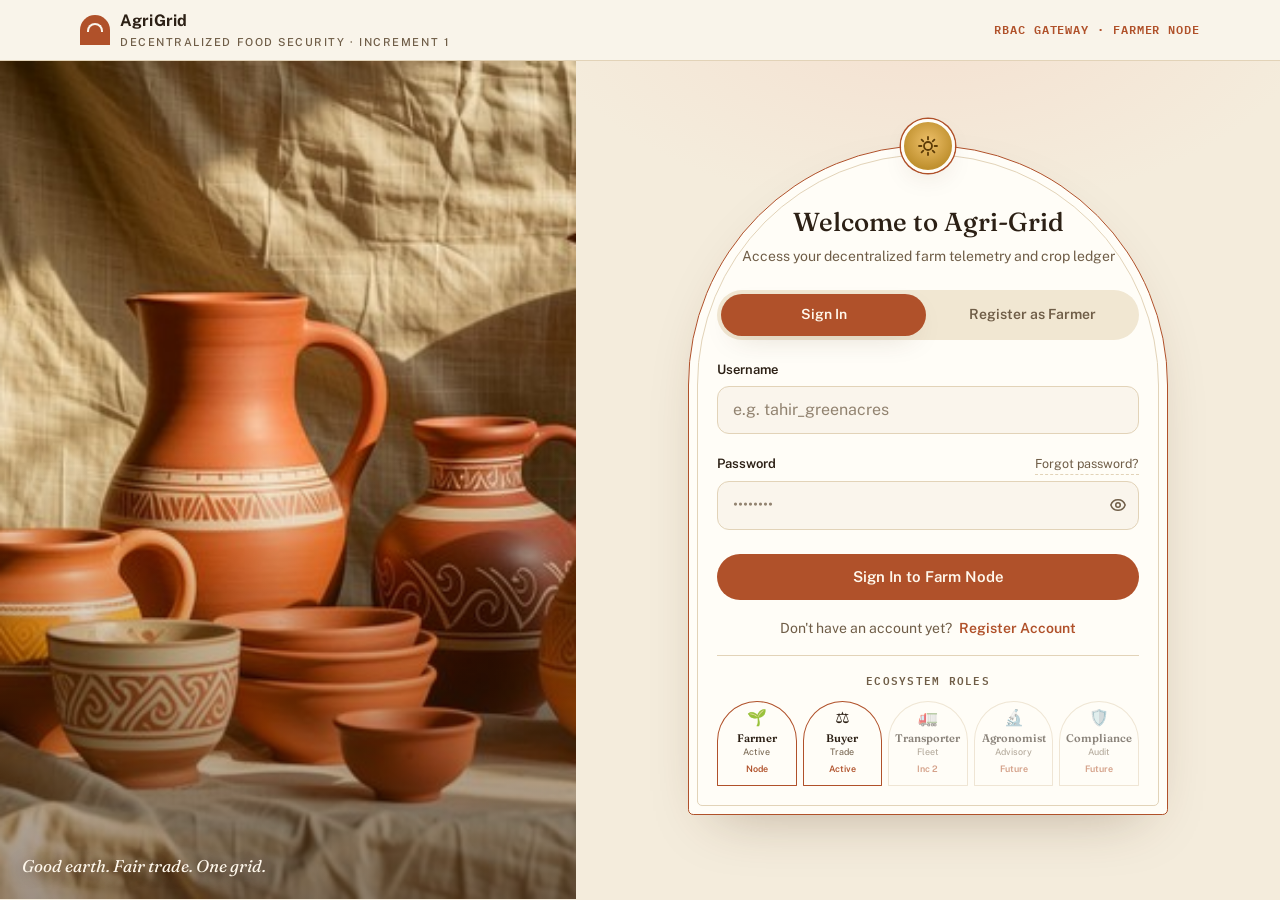
==== frontend/buyer_dashboard.html @ 6ac3e333 "code: increment 2 front-end and test suits" ====
<!DOCTYPE html>
<html lang="en">
<head>
  <meta charset="UTF-8">
  <meta name="viewport" content="width=device-width, initial-scale=1.0, viewport-fit=cover">
  <meta name="color-scheme" content="light dark">
  <link rel="icon" href="data:,">
  <title>AgriGrid — Wholesale Marketplace &amp; Buyer Portal</title>

  <!-- Immediate Auth Guard: Redirects before render if unauthenticated -->
  <script>
    if (!sessionStorage.getItem('agrigrid_token')) {
      window.location.replace('index.html');
    }
  </script>

  <!-- Google Fonts: Fraunces, Public Sans, IBM Plex Mono -->
  <link rel="preconnect" href="https://fonts.googleapis.com">
  <link rel="preconnect" href="https://fonts.gstatic.com" crossorigin>
  <link href="https://fonts.googleapis.com/css2?family=Fraunces:ital,opsz,wght@0,9..144,400;0,9..144,500;0,9..144,600;1,9..144,400;1,9..144,500&family=Public+Sans:wght@400;500;600;700&family=IBM+Plex+Mono:wght@400;500;600&display=swap" rel="stylesheet">

  <!-- Hybrid Design Token Stylesheets -->
  <link rel="stylesheet" href="css/dashboard.css">
  <link rel="stylesheet" href="css/buyer.css">
</head>
<body>

  <!-- Top Bar / Navigation -->
  <header class="topbar">
    <div class="topbar-inner">
      <a href="buyer_dashboard.html" class="brand">
        <span class="brand-mark" aria-hidden="true"></span>
        <span>AgriGrid<small>Buyer Portal · Marketplace Catalog</small></span>
      </a>

      <!-- Navigation links -->
      <nav class="topbar-nav" aria-label="Portal Navigation">
        <a href="buyer_dashboard.html" class="nav-link active">Marketplace</a>
        <a href="#ordersSection" class="nav-link">Orders</a>
        <a href="dashboard.html" class="nav-link hidden" id="farmerConsoleLink">Farmer Console</a>
      </nav>

      <!-- Header Identity & Session Controls -->
      <div class="header-right">
        <!-- Virtual Escrow Wallet Pill -->
        <div class="wallet-pill" id="headerWalletPill" title="Virtual Escrow Wallet Balance">
          <span class="wallet-lbl">Escrow Wallet</span>
          <span class="wallet-val" id="headerWalletBalance">Rs 500,000</span>
        </div>

        <div class="header-identity">
          <div class="header-farm-name" id="headerCompanyNameDisplay">Loading credentials...</div>
          <div class="header-farm-location" id="headerLocationDisplay">Wholesale Hub · Verified</div>
          <div class="header-username" id="headerRoleBadge">B2B Buyer</div>
        </div>

        <div class="user-avatar" id="buyerAvatar" title="Active buyer profile">B</div>

        <button type="button" id="buyerLogoutBtn" class="btn-signout" title="Sign out of Agri-Grid">
          <svg width="15" height="15" fill="none" stroke="currentColor" viewBox="0 0 24 24">
            <path stroke-linecap="round" stroke-linejoin="round" stroke-width="2" d="M17 16l4-4m0 0l-4-4m4 4H7m6 4v1a3 3 0 01-3 3H6a3 3 0 01-3-3V7a3 3 0 013-3h4a3 3 0 013 3v1"/>
          </svg>
          <span>Sign Out</span>
        </button>
      </div>
    </div>
  </header>

  <!-- Main Marketplace Workspace -->
  <main class="dash-wrap">

    <!-- Section Header -->
    <div class="dash-head">
      <div>
        <h1 class="serif">Wholesale Marketplace &amp; <em>Produce Catalog</em></h1>
        <p>Browse verified commercial crop listings directly from authenticated farm nodes.</p>
      </div>
    </div>

    <!-- Filter Bar (8-crop taxonomy, max-price, sort order) -->
    <section aria-labelledby="filterHeading">
      <h2 id="filterHeading" class="hidden">Catalog Filters</h2>
      <div class="filter-bar">
        
        <!-- Crop Taxonomy Select -->
        <div class="filter-group">
          <label for="filterCropName">Crop Variety</label>
          <select id="filterCropName" class="filter-select">
            <option value="">All Crops</option>
            <option value="Wheat">Wheat</option>
            <option value="Rice">Rice</option>
            <option value="Tomato">Tomato</option>
            <option value="Potato">Potato</option>
            <option value="Cotton">Cotton</option>
            <option value="Maize">Maize (Corn)</option>
            <option value="Sugarcane">Sugarcane</option>
            <option value="Other">Other</option>
          </select>
        </div>

        <!-- Max Price Input -->
        <div class="filter-group">
          <label for="filterMaxPrice">Max Price (Rs/kg)</label>
          <input 
            type="number" 
            id="filterMaxPrice" 
            class="filter-input" 
            step="0.01" 
            min="1" 
            placeholder="e.g. 100">
        </div>

        <!-- Sort Select -->
        <div class="filter-group">
          <label for="filterSort">Sort Order</label>
          <select id="filterSort" class="filter-select">
            <option value="date_desc" selected>Newest</option>
            <option value="price_asc">Price: Low to High</option>
            <option value="price_desc">Price: High to Low</option>
          </select>
        </div>

        <!-- Filter Action Controls -->
        <div style="display: flex; gap: 8px; margin-left: auto; align-items: center;">
          <button type="button" id="applyFiltersBtn" class="btn small">Filter Catalog</button>
          <button type="button" id="resetFiltersBtn" class="btn-secondary">Reset</button>
          <span id="catalogCountBadge" class="records-badge">0 Listings</span>
        </div>

      </div>
    </section>

    <!-- Catalog Cards Section -->
    <section aria-labelledby="catalogHeading" style="margin-top: 10px;">
      <h2 id="catalogHeading" class="hidden">Produce Listings</h2>

      <!-- Loading State -->
      <div id="catalogLoading" class="table-loading hidden">
        <div class="loading-spinner"></div>
        <p>Fetching active marketplace listings from AgriGrid network...</p>
      </div>

      <!-- Empty State -->
      <div id="catalogEmpty" class="empty-state hidden">
        <div class="empty-icon" aria-hidden="true">🌾</div>
        <h3 class="serif">No produce listings found.</h3>
        <p>No active commercial listings match your selected filter criteria.</p>
        <button type="button" id="clearFiltersBtn" class="btn small">Clear All Filters</button>
      </div>

      <!-- Catalog Grid of Cards -->
      <div id="catalogGrid" class="catalog-grid">
        <!-- Injected dynamically via buyer.js -->
      </div>

      <!-- Catalog Pagination Controls -->
      <div class="pagination" style="margin-top: 24px;">
        <div id="catalogPaginationInfo" class="pagination-info">Showing 0 to 0 of 0 listings</div>
        <div class="pagination-controls">
          <button type="button" id="catalogPrevBtn" class="page-btn" disabled>
            &larr; Previous
          </button>
          <span class="page-indicator" id="catalogPageIndicator">Page 1 of 1</span>
          <button type="button" id="catalogNextBtn" class="page-btn" disabled>
            Next &rarr;
          </button>
        </div>
      </div>

    </section>

    <!-- =========================================================================
         ORDERS SECTION (Increment 2 Phase 3 Placeholder)
         ========================================================================= -->
    <section id="ordersSection" class="orders-section" aria-labelledby="ordersHeading">
      <div class="dash-head" style="margin: 0 0 10px;">
        <div>
          <h2 id="ordersHeading" class="serif" style="font-size: 24px; margin: 0;">Escrow Orders &amp; <em>Procurement Ledger</em></h2>
          <p style="margin: 4px 0 0; color: var(--ink-soft); font-size: 13px;">Manage multi-actor procurement contracts and settlement release states.</p>
        </div>
      </div>

      <div class="orders-placeholder-card">
        <div class="p-icon" aria-hidden="true">📦</div>
        <h3>Orders arrive in the next increment</h3>
        <p>
          Automated funds locking in escrow, multi-actor delivery state machine, and transporter assignment are scheduled for Increment 2 Phase 3.
        </p>
        <span class="inc-pill">Increment 2 · Phase 3 Preview</span>
      </div>
    </section>

  </main>

  <!-- =========================================================================
       LISTING DETAIL MODAL DIALOG (Contracts Endpoint 4)
       ========================================================================= -->
  <div id="listingDetailModal" class="modal-overlay hidden" role="dialog" aria-modal="true" aria-labelledby="detailModalTitle">
    <div class="modal-card" style="max-width: 620px;">
      
      <!-- Modal Header -->
      <div class="modal-header">
        <h3 id="detailModalTitle">Produce Listing Details</h3>
        <button type="button" id="closeDetailModalBtn" class="modal-close" title="Close dialog">
          <svg fill="none" stroke="currentColor" viewBox="0 0 24 24">
            <path stroke-linecap="round" stroke-linejoin="round" stroke-width="2" d="M6 18L18 6M6 6l12 12"/>
          </svg>
        </button>
      </div>

      <!-- Modal Body -->
      <div class="modal-body">
        <!-- Error alert inside modal for 404 or network errors -->
        <div id="detailModalAlert" class="modal-alert hidden"></div>

        <!-- Detail Information Grid -->
        <div id="detailModalContent">
          <div class="crop-profile" style="margin-bottom: 16px;">
            <div class="crop-profile-icon" id="modalCropIcon">🌾</div>
            <div class="crop-profile-info">
              <h3 id="modalCropNameHeading" style="font-size: 22px;">Wheat</h3>
              <div class="farm-origin" id="modalFarmOrigin">Green Acres • Vehari, Punjab</div>
            </div>
            <span class="badge-batch" id="modalBatchIdBadge" style="margin-left: auto;">BATCH-2026-WHT-0001</span>
          </div>

          <div class="detail-grid">
            <div class="detail-item highlight">
              <div class="d-lbl">Commercial Asking Price</div>
              <div class="d-val" id="modalAskingPriceVal">Rs 45.00 / kg</div>
            </div>

            <div class="detail-item highlight">
              <div class="d-lbl">Total Lot Price (PKR)</div>
              <div class="d-val" id="modalTotalPriceVal">Rs 225,000</div>
            </div>

            <div class="detail-item">
              <div class="d-lbl">Available Quantity</div>
              <div class="d-val" id="modalQuantityVal">5,000 kg</div>
            </div>

            <div class="detail-item">
              <div class="d-lbl">Cultivated Acreage</div>
              <div class="d-val" id="modalAcreageVal">12.5 ac</div>
            </div>

            <div class="detail-item">
              <div class="d-lbl">Planting Date</div>
              <div class="d-val" id="modalPlantingDateVal">2026-09-01</div>
            </div>

            <div class="detail-item">
              <div class="d-lbl">Estimated Harvest Date</div>
              <div class="d-val" id="modalHarvestDateVal">2027-01-15</div>
            </div>

            <div class="detail-item full-width">
              <div class="d-lbl">Farm GPS Telemetry</div>
              <div class="d-val mono" id="modalGpsVal" style="font-size: 13px;">30.0444° N, 72.3441° E</div>
            </div>

            <div class="detail-item">
              <div class="d-lbl">Listing Status</div>
              <div class="d-val"><span id="modalStatusBadge" class="status growing">Active</span></div>
            </div>

            <div class="detail-item">
              <div class="d-lbl">Listing ID &amp; Created</div>
              <div class="d-val mono" id="modalListingMeta" style="font-size: 12px; color: var(--ink-soft);">#1 · 2026-10-12</div>
            </div>
          </div>
        </div>
      </div>

    </div>
  </div>

  <!-- Notification Toast Container -->
  <div id="toastContainer" class="toast-container" aria-live="polite"></div>

  <!-- Vanilla JavaScript Buyer & Marketplace Controller -->
  <script src="js/buyer.js"></script>
</body>
</html>
---- frontend/css/dashboard.css ----
/*  ═══════════════════════════════════════════════════════════════
    AgriGrid — Terra × Terracotta Hybrid · Farmer Dashboard Styles
    ═══════════════════════════════════════════════════════════════ */

/* ── Design Tokens (duplicated for standalone load) ── */
:root {
  --paper: #faf5ec;
  --bg: #f4ecdc;
  --surface: #fffdf7;
  --surface-2: #f1e7d2;
  --ink: #2c2015;
  --ink-soft: #6f5d47;
  --line: #e2d3b8;
  --clay: #b0512a;
  --clay-deep: #8a3b1c;
  --clay-soft: #f4e0d0;
  --field: #46603c;
  --field-soft: #e3ead6;
  --gold: #c0912f;
  --gold-soft: #f4e7c6;
  --neutral-soft: #eae2d2;
  --shadow: 0 24px 60px -28px rgba(74, 44, 18, 0.35);
  --shadow-sm: 0 10px 30px -14px rgba(74, 44, 18, 0.28);
  --arch: 999px 999px 22px 22px;
  --radius: 18px;
  --danger: #a63220;
  --danger-soft: #fce8e4;
  color-scheme: light dark;
}
@media (prefers-color-scheme: dark) {
  :root {
    --paper: #1a110a;
    --bg: #130c06;
    --surface: #241810;
    --surface-2: #2e2013;
    --ink: #f3e8d3;
    --ink-soft: #bda888;
    --line: #40301d;
    --clay: #dd8150;
    --clay-deep: #eda26e;
    --clay-soft: #3d2415;
    --field: #a4c48d;
    --field-soft: #27341e;
    --gold: #dcb264;
    --gold-soft: #3a2f16;
    --neutral-soft: #332619;
    --shadow: 0 24px 60px -28px rgba(0, 0, 0, 0.7);
    --shadow-sm: 0 10px 30px -14px rgba(0, 0, 0, 0.6);
    --danger: #e06050;
    --danger-soft: #3d1a14;
  }
}

/* ── Reset & Base ── */
*, *::before, *::after { box-sizing: border-box; }
html { scroll-behavior: smooth; }
body {
  margin: 0;
  background: var(--bg);
  color: var(--ink);
  font-family: "Public Sans", system-ui, sans-serif;
  font-size: 16px;
  line-height: 1.55;
  -webkit-font-smoothing: antialiased;
}
img { max-width: 100%; display: block; }
button { font: inherit; cursor: pointer; }
input, select, textarea { font: inherit; }
:focus-visible { outline: 3px solid var(--clay); outline-offset: 2px; border-radius: 4px; }

/* ── Utility ── */
.hidden { display: none !important; }
.serif { font-family: "Fraunces", Georgia, serif; }
.mono { font-family: "IBM Plex Mono", ui-monospace, monospace; }

/* ── Top Bar / Header ── */
.topbar {
  position: sticky; top: 0; z-index: 50;
  background: color-mix(in srgb, var(--paper) 88%, transparent);
  backdrop-filter: blur(10px);
  border-bottom: 1px solid var(--line);
}
.topbar-inner {
  max-width: 1160px; margin: 0 auto; padding: 6px 20px;
  display: flex; align-items: center; gap: 18px; min-height: 60px; flex-wrap: wrap;
}
.brand {
  display: flex; align-items: center; gap: 10px; font-weight: 700;
  letter-spacing: 0.01em; text-decoration: none; color: var(--ink);
}
.brand-mark {
  width: 30px; height: 30px; flex: none;
  border-radius: 999px 999px 8px 8px;
  background: var(--clay); position: relative;
}
.brand-mark::after {
  content: ""; position: absolute; inset: 8px 7px auto 7px; height: 9px;
  border-radius: 999px 999px 0 0;
  border: 2px solid var(--paper); border-bottom: none;
}
.brand small {
  display: block; font-weight: 500; font-size: 11px;
  color: var(--ink-soft); letter-spacing: 0.14em; text-transform: uppercase;
}

/* Navigation Links */
.topbar-nav {
  display: flex; align-items: center; gap: 6px; margin-left: 12px;
}
.nav-link {
  font-family: "Public Sans", sans-serif; font-size: 13px; font-weight: 500;
  color: var(--ink-soft); text-decoration: none; padding: 6px 12px;
  border-radius: 8px; transition: all 0.15s ease;
}
.nav-link:hover { color: var(--clay); background: var(--clay-soft); }
.nav-link.active {
  color: var(--clay-deep); font-weight: 600; background: var(--clay-soft);
}

/* Header right section */
.header-right {
  margin-left: auto; display: flex; align-items: center; gap: 14px; flex-wrap: wrap;
}
.header-identity {
  display: flex; flex-direction: column; align-items: flex-end; gap: 0;
}
.header-farm-name {
  font-family: "Fraunces", serif; font-weight: 600; font-size: 15px;
  line-height: 1.2;
}
.header-farm-location {
  font-size: 11px; color: var(--ink-soft);
  font-family: "IBM Plex Mono", monospace; letter-spacing: 0.06em;
}
.header-username {
  font-size: 12px; color: var(--ink-soft); font-weight: 500;
}
.user-avatar {
  width: 38px; height: 38px; border-radius: 50%;
  background: var(--clay); color: #fff8ec;
  display: grid; place-items: center;
  font-family: "Fraunces", serif; font-weight: 600; font-size: 16px;
  flex-shrink: 0;
}
@media (prefers-color-scheme: dark) { .user-avatar { color: #26130a; } }

/* Sign Out button */
.btn-signout {
  display: inline-flex; align-items: center; gap: 6px;
  border: 1.5px solid var(--line); background: transparent; color: var(--ink-soft);
  border-radius: 999px; padding: 8px 16px; font-size: 13px; font-weight: 600;
  min-height: 38px; transition: all 0.15s ease;
}
.btn-signout:hover { border-color: var(--clay); color: var(--clay-deep); }

/* ── Main Content Wrap ── */
.dash-wrap {
  max-width: 1160px; margin: 0 auto; padding: 0 20px;
}

/* ── Dashboard Head ── */
.dash-head {
  display: flex; align-items: flex-end; gap: 16px; flex-wrap: wrap;
  margin: 34px 0 22px;
}
.dash-head h1 {
  font-family: "Fraunces", serif; font-weight: 500; font-size: 30px;
  margin: 0;
}
.dash-head h1 em { font-style: italic; color: var(--clay); }
.dash-head p {
  margin: 2px 0 0; color: var(--ink-soft); font-size: 14px;
}

/* ── Stat Cards (arch crown) ── */
.dash-stats {
  display: grid; grid-template-columns: repeat(3, 1fr); gap: 14px;
  margin-bottom: 26px;
}
.dstat {
  background: var(--surface); border: 1px solid var(--line);
  border-radius: 90px 90px 16px 16px; padding: 26px 20px 18px; text-align: center;
}
.dstat .num {
  font-family: "Fraunces", serif; font-size: 27px; font-weight: 600; line-height: 1.1;
}
.dstat .lbl {
  font-size: 12.5px; color: var(--ink-soft); margin-top: 4px;
}

/* ── Section Heading ── */
.section-heading {
  display: flex; align-items: baseline; gap: 14px; margin-bottom: 18px; flex-wrap: wrap;
}
.section-heading .no {
  font-family: "IBM Plex Mono", monospace; font-size: 13px;
  color: var(--clay); font-weight: 600; letter-spacing: 0.08em;
}
.section-heading h2 {
  font-family: "Fraunces", serif; font-weight: 500;
  font-size: clamp(22px, 3vw, 28px); margin: 0; letter-spacing: -0.01em;
}

/* ── Filter Row & Action Bar ── */
.filter-row {
  display: flex; gap: 7px; flex-wrap: wrap; align-items: center; margin-bottom: 16px;
}
.filter-row .flabel {
  font-family: "IBM Plex Mono", monospace; font-size: 12px;
  letter-spacing: 0.1em; text-transform: uppercase; color: var(--ink-soft); margin-right: 4px;
}
.status-select {
  border: 1.5px solid var(--line); background: var(--paper); color: var(--ink);
  border-radius: 999px; padding: 8px 16px; font-size: 13.5px; font-weight: 600;
  min-height: 38px; appearance: none; cursor: pointer;
  background-image: url("data:image/svg+xml,%3Csvg xmlns='http://www.w3.org/2000/svg' width='12' height='12' fill='%236f5d47' viewBox='0 0 24 24'%3E%3Cpath d='M7 10l5 5 5-5z'/%3E%3C/svg%3E");
  background-repeat: no-repeat; background-position: right 12px center;
  padding-right: 36px;
}
.status-select:focus {
  border-color: var(--clay); outline: none;
  box-shadow: 0 0 0 3px var(--clay-soft);
}

.records-badge {
  font-family: "IBM Plex Mono", monospace; font-size: 12px;
  color: var(--ink-soft); letter-spacing: 0.04em;
}

/* ── Primary Action Button ── */
.btn {
  display: inline-flex; align-items: center; justify-content: center; gap: 8px;
  border: none; border-radius: 999px; min-height: 46px;
  padding: 11px 24px; font-weight: 600; font-size: 15px;
  background: var(--clay); color: #fff8ec; text-decoration: none;
  transition: transform 0.18s ease, background 0.18s ease;
  cursor: pointer;
}
.btn:hover { background: var(--clay-deep); transform: translateY(-1px); }
.btn:disabled { opacity: 0.6; cursor: not-allowed; transform: none; }
@media (prefers-color-scheme: dark) { .btn { color: #26130a; } .btn:hover { color: #26130a; } }

.btn.small { min-height: 40px; padding: 8px 18px; font-size: 14px; }
.btn.ghost {
  background: transparent; color: var(--ink); border: 1.5px solid var(--line);
}
.btn.ghost:hover { border-color: var(--clay); color: var(--clay-deep); background: transparent; }

.btn-add {
  margin-left: auto;
}

/* ── Crop Table ── */
.table-scroll { width: 100%; overflow-x: auto; -webkit-overflow-scrolling: touch; }
.crop-table {
  width: 100%; border-collapse: collapse; font-size: 15px;
  background: var(--surface); border: 1px solid var(--line);
  border-radius: 16px; overflow: hidden;
}
.crop-table th {
  text-align: left; font-family: "IBM Plex Mono", monospace; font-size: 11.5px;
  letter-spacing: 0.12em; text-transform: uppercase; color: var(--ink-soft); font-weight: 500;
  padding: 12px 16px; border-bottom: 2px solid var(--ink); background: var(--surface);
}
.crop-table td {
  padding: 14px 16px; border-bottom: 1px solid var(--line); vertical-align: middle;
}
.crop-table tr:last-child td { border-bottom: none; }

/* Table cell styles */
.cell-id {
  font-family: "IBM Plex Mono", monospace; font-size: 12px;
  color: var(--ink-soft); font-weight: 600;
}
.cell-batch {
  font-family: "IBM Plex Mono", monospace; font-size: 11.5px;
  font-weight: 600; color: var(--clay); letter-spacing: 0.04em;
}
.cell-crop { display: flex; align-items: center; gap: 8px; }
.crop-icon {
  display: inline-flex; align-items: center; justify-content: center;
  width: 28px; height: 28px; border-radius: 8px;
  background: var(--field-soft); font-size: 14px; flex-shrink: 0;
}
.crop-name { font-weight: 600; }
.cell-date { color: var(--ink-soft); font-size: 13px; }
.cell-value { font-weight: 500; }
.cell-unit { font-size: 12px; color: var(--ink-soft); margin-left: 2px; }
.cell-price {
  font-family: "IBM Plex Mono", monospace; font-weight: 600; font-size: 13px;
  color: var(--clay-deep);
}
.cell-price-na { color: var(--ink-soft); font-style: italic; font-size: 13px; }
.cell-actions { text-align: right; padding-right: 16px; }
.action-group { display: inline-flex; align-items: center; gap: 4px; }
.action-btn {
  background: none; border: none; padding: 6px; border-radius: 8px;
  color: var(--ink-soft); transition: all 0.15s ease; display: inline-flex;
}
.action-btn:hover { color: var(--clay); background: var(--clay-soft); }
.action-btn svg { width: 16px; height: 16px; }
.action-btn.delete-btn:hover { color: var(--danger); background: var(--danger-soft); }
.action-btn.disabled-btn {
  color: var(--line); cursor: not-allowed;
}
.action-btn.disabled-btn:hover { color: var(--line); background: transparent; }

/* Inc-2 badge (for asking price column) */
.inc2-badge {
  display: inline-flex; align-items: center; gap: 4px;
  font-family: "IBM Plex Mono", monospace; font-size: 10px; font-weight: 600;
  color: var(--gold); background: var(--gold-soft);
  padding: 2px 8px; border-radius: 999px; letter-spacing: 0.06em;
}

/* ── Status Badges ── */
.status {
  display: inline-flex; align-items: center; gap: 7px;
  font-size: 12.5px; font-weight: 600; padding: 5px 12px;
  border-radius: 999px; white-space: nowrap;
}
.status::before {
  content: ""; width: 7px; height: 7px; border-radius: 50%; background: currentColor;
}
.status.growing,
.status.active { background: var(--field-soft); color: var(--field); }
.status.sold { background: var(--neutral-soft); color: var(--ink-soft); }
.status.withdrawn { background: var(--clay-soft); color: var(--clay-deep); }
.status.ready { background: var(--gold-soft); color: #7c5a10; }
@media (prefers-color-scheme: dark) { .status.ready { color: var(--gold); } }

/* ── Empty State ── */
.empty-state {
  text-align: center; padding: 48px 20px;
  background: var(--surface); border: 1px solid var(--line);
  border-radius: var(--radius);
}
.empty-state .empty-icon { font-size: 48px; margin-bottom: 16px; }
.empty-state h3 {
  font-family: "Fraunces", serif; font-weight: 500; font-size: 20px;
  margin: 0 0 8px;
}
.empty-state p {
  color: var(--ink-soft); font-size: 14px; margin: 0 0 20px; max-width: 40ch;
  margin-left: auto; margin-right: auto;
}

/* ── Loading State ── */
.table-loading {
  text-align: center; padding: 48px 20px;
}
.loading-spinner {
  width: 36px; height: 36px; margin: 0 auto 12px;
  border: 3px solid var(--line); border-top-color: var(--clay);
  border-radius: 50%; animation: spin 0.7s linear infinite;
}
@keyframes spin { to { transform: rotate(360deg); } }
.table-loading p {
  color: var(--ink-soft); font-size: 14px; margin: 0;
  font-family: "IBM Plex Mono", monospace;
}

/* ── Pagination ── */
.pagination {
  display: flex; align-items: center; justify-content: space-between;
  gap: 12px; flex-wrap: wrap; margin-top: 18px; padding: 14px 0;
}
.pagination-info {
  font-size: 13px; color: var(--ink-soft);
  font-family: "IBM Plex Mono", monospace;
}
.pagination-controls {
  display: flex; align-items: center; gap: 8px;
}
.page-btn {
  display: inline-flex; align-items: center; justify-content: center; gap: 6px;
  border: 1.5px solid var(--line); background: var(--surface); color: var(--ink);
  border-radius: 999px; padding: 8px 16px; font-size: 13px; font-weight: 600;
  min-height: 38px; transition: all 0.15s ease;
}
.page-btn:hover:not(:disabled) { border-color: var(--clay); color: var(--clay-deep); }
.page-btn:disabled { opacity: 0.4; cursor: not-allowed; }
.page-indicator {
  font-family: "IBM Plex Mono", monospace; font-size: 13px;
  color: var(--ink-soft); font-weight: 500;
}

/* ── Modal Overlay ── */
.modal-overlay {
  position: fixed; inset: 0; z-index: 90;
  background: rgba(44, 32, 21, 0.55);
  backdrop-filter: blur(4px);
  display: flex; align-items: center; justify-content: center;
  padding: 20px;
}
@media (prefers-color-scheme: dark) {
  .modal-overlay { background: rgba(0, 0, 0, 0.65); }
}

.modal-card {
  background: var(--paper); border: 1px solid var(--line);
  border-radius: var(--radius); box-shadow: var(--shadow);
  width: min(520px, 100%); max-height: 90vh; overflow-y: auto;
  animation: modalIn 0.25s ease;
}
@keyframes modalIn {
  from { opacity: 0; transform: translateY(12px) scale(0.97); }
  to { opacity: 1; transform: translateY(0) scale(1); }
}

.modal-header {
  display: flex; align-items: center; justify-content: space-between;
  padding: 20px 24px 16px; border-bottom: 1px solid var(--line);
}
.modal-header h3 {
  font-family: "Fraunces", serif; font-weight: 500; font-size: 22px; margin: 0;
}
.modal-close {
  background: none; border: none; padding: 6px; border-radius: 8px;
  color: var(--ink-soft); transition: color 0.15s ease;
}
.modal-close:hover { color: var(--clay); }
.modal-close svg { width: 20px; height: 20px; }

.modal-body { padding: 20px 24px; }
.modal-footer {
  display: flex; gap: 10px; justify-content: flex-end;
  padding: 16px 24px 20px; border-top: 1px solid var(--line);
}

/* Modal alert */
.modal-alert {
  padding: 10px 14px; border-radius: 10px;
  background: var(--danger-soft); border: 1px solid var(--danger);
  color: var(--danger); font-size: 13px; font-weight: 500;
  margin-bottom: 14px;
}

/* Form fields */
.form-field { margin-bottom: 14px; }
.form-field label {
  display: block; font-size: 13px; font-weight: 600; margin-bottom: 6px;
}
.form-field input,
.form-field select {
  width: 100%; min-height: 48px; padding: 11px 15px;
  border: 1.5px solid var(--line); border-radius: 12px;
  background: var(--paper); color: var(--ink);
  transition: border-color 0.15s ease, box-shadow 0.15s ease;
}
.form-field input:focus,
.form-field select:focus {
  border-color: var(--clay); outline: none;
  box-shadow: 0 0 0 3px var(--clay-soft);
}
.form-row { display: grid; grid-template-columns: 1fr 1fr; gap: 12px; }

/* Modal spinner */
.modal-spinner {
  width: 18px; height: 18px; border: 2.5px solid rgba(255, 248, 236, 0.3);
  border-top-color: #fff8ec; border-radius: 50%;
  animation: spin 0.6s linear infinite;
}

/* ── Delete Modal ── */
.delete-modal-card {
  width: min(420px, 100%);
}
.delete-modal-card .modal-body {
  text-align: center; padding: 28px 24px 20px;
}
.delete-icon {
  width: 56px; height: 56px; border-radius: 50%;
  background: var(--danger-soft); color: var(--danger);
  display: grid; place-items: center; margin: 0 auto 16px; font-size: 24px;
}
.delete-modal-card h3 {
  font-family: "Fraunces", serif; font-weight: 500; font-size: 22px;
  margin: 0 0 8px;
}
.delete-modal-card p {
  color: var(--ink-soft); font-size: 14px; margin: 0; max-width: 36ch;
  margin-left: auto; margin-right: auto;
}
.delete-modal-card .modal-footer { justify-content: center; }
.btn-danger {
  display: inline-flex; align-items: center; justify-content: center; gap: 8px;
  border: none; border-radius: 999px; min-height: 42px;
  padding: 10px 22px; font-weight: 600; font-size: 14px;
  background: var(--danger); color: #fff8ec;
  transition: background 0.18s ease; cursor: pointer;
}
.btn-danger:hover { background: #8a2a1a; }
.btn-danger:disabled { opacity: 0.6; cursor: not-allowed; }

/* ── Toast Container ── */
.toast-container {
  position: fixed; top: 20px; right: 20px; z-index: 100;
  display: flex; flex-direction: column; gap: 10px; max-width: 420px;
  pointer-events: none;
}
.toast-banner {
  pointer-events: auto; padding: 14px 16px; border-radius: 14px;
  border: 1px solid var(--line); background: var(--surface); color: var(--ink);
  font-size: 14px; display: flex; align-items: flex-start; justify-content: space-between;
  gap: 10px; box-shadow: var(--shadow);
  animation: toastIn 0.3s ease;
  transition: opacity 0.3s ease, transform 0.3s ease;
}
@keyframes toastIn {
  from { opacity: 0; transform: translateX(20px); }
  to { opacity: 1; transform: translateX(0); }
}
.toast-banner.toast-success { background: var(--field-soft); border-color: var(--field); color: var(--field); }
.toast-banner.toast-error { background: var(--danger-soft); border-color: var(--danger); color: var(--danger); }
.toast-content { display: flex; align-items: flex-start; gap: 8px; flex: 1; }
.toast-content svg { width: 20px; height: 20px; flex-shrink: 0; }
.toast-content .toast-text { font-weight: 500; line-height: 1.4; }
.toast-dismiss {
  background: none; border: none; padding: 2px; color: inherit; opacity: 0.6; flex-shrink: 0;
}
.toast-dismiss:hover { opacity: 1; }
.toast-dismiss svg { width: 16px; height: 16px; }


/* ── Role Placeholder (non-farmer) ── */
.role-placeholder {
  min-height: 100vh; display: flex; flex-direction: column;
  align-items: center; justify-content: center; padding: 24px;
  text-align: center; background: var(--bg);
}
.role-placeholder-card {
  background: var(--surface); border: 1.5px solid var(--clay);
  border-radius: var(--arch); padding: 48px 36px 32px;
  box-shadow: var(--shadow); max-width: 400px; width: 100%;
  position: relative;
}
.role-placeholder-icon {
  width: 64px; height: 64px; border-radius: 50%;
  background: var(--clay-soft); color: var(--clay);
  display: grid; place-items: center; margin: 0 auto 16px; font-size: 28px;
}
.role-placeholder-card h1 {
  font-family: "Fraunces", serif; font-weight: 500; font-size: 22px;
  margin: 0 0 8px; text-transform: capitalize;
}
.role-placeholder-card p {
  color: var(--ink-soft); font-size: 14px; margin: 0 0 24px;
}

/* ═══════════════ Responsive ═══════════════ */
@media (max-width: 980px) {
  .dash-stats { grid-template-columns: repeat(2, 1fr); }
}

@media (max-width: 640px) {
  .dash-stats { grid-template-columns: 1fr; }
  .form-row { grid-template-columns: 1fr; }
  .header-identity { display: none; }

  /* Table reflow to stacked cards */
  .crop-table { display: block; border: none; border-radius: 0; background: transparent; }
  .crop-table thead { display: none; }
  .crop-table tbody { display: block; }
  .crop-table tr {
    display: grid; grid-template-columns: 1fr auto;
    column-gap: 12px; padding: 14px 4px;
    border-bottom: 1px solid var(--line);
    background: var(--surface); border-radius: 12px;
    margin-bottom: 8px; border: 1px solid var(--line);
  }
  .crop-table td { padding: 4px 12px; border-bottom: none; }
  .crop-table tr td:first-child { grid-column: 1 / -1; }
}

@media (prefers-reduced-motion: reduce) {
  html { scroll-behavior: auto; }
  *, *::before, *::after { transition: none !important; animation: none !important; }
}
---- frontend/css/buyer.css ----
/**
 * Agri-Grid — Buyer Portal & Marketplace Catalog Stylesheet
 * Terra × Terracotta Hybrid Design Theme
 */

/* ── Topbar Wallet Pill ── */
.wallet-pill {
  display: inline-flex;
  align-items: center;
  gap: 8px;
  background: var(--surface-2);
  border: 1px solid var(--line);
  border-radius: 999px;
  padding: 6px 14px;
  font-size: 12px;
}
.wallet-pill .wallet-lbl {
  color: var(--ink-soft);
  font-size: 11px;
  text-transform: uppercase;
  letter-spacing: 0.08em;
  font-weight: 500;
}
.wallet-pill .wallet-val {
  font-family: "IBM Plex Mono", monospace;
  font-weight: 600;
  color: var(--clay-deep);
}

/* ── Filter Bar Elements ── */
.filter-bar {
  display: flex;
  align-items: center;
  gap: 12px;
  flex-wrap: wrap;
  background: var(--surface);
  border: 1px solid var(--line);
  border-radius: 14px;
  padding: 14px 18px;
  margin-top: 20px;
}
.filter-group {
  display: flex;
  align-items: center;
  gap: 8px;
}
.filter-group label {
  font-size: 12px;
  font-weight: 600;
  color: var(--ink-soft);
  text-transform: uppercase;
  letter-spacing: 0.06em;
}
.filter-select,
.filter-input {
  min-height: 38px;
  padding: 6px 12px;
  border: 1.5px solid var(--line);
  border-radius: 10px;
  background: var(--paper);
  color: var(--ink);
  font-size: 13.5px;
  font-family: "Public Sans", sans-serif;
  transition: border-color 0.15s ease, box-shadow 0.15s ease;
}
.filter-select:focus,
.filter-input:focus {
  border-color: var(--clay);
  outline: none;
  box-shadow: 0 0 0 3px var(--clay-soft);
}
.btn-secondary {
  border: 1.5px solid var(--line);
  background: transparent;
  color: var(--ink);
  border-radius: 10px;
  padding: 8px 16px;
  font-size: 13px;
  font-weight: 600;
  cursor: pointer;
  transition: all 0.15s ease;
}
.btn-secondary:hover {
  border-color: var(--clay);
  color: var(--clay-deep);
  background: var(--clay-soft);
}

/* ── Produce Cards Catalog Grid ── */
.catalog-grid {
  display: grid;
  grid-template-columns: repeat(auto-fill, minmax(320px, 1fr));
  gap: 20px;
  margin-top: 22px;
}
.produce-card {
  background: var(--surface);
  border: 1.5px solid var(--line);
  border-radius: 18px;
  padding: 20px;
  display: flex;
  flex-direction: column;
  transition: transform 0.18s ease, box-shadow 0.18s ease, border-color 0.18s ease;
  position: relative;
  overflow: hidden;
}
.produce-card:hover {
  transform: translateY(-3px);
  border-color: var(--clay);
  box-shadow: var(--shadow);
}
.produce-card-head {
  display: flex;
  align-items: flex-start;
  justify-content: space-between;
  gap: 12px;
  margin-bottom: 14px;
}
.crop-profile {
  display: flex;
  align-items: center;
  gap: 10px;
}
.crop-profile-icon {
  width: 42px;
  height: 42px;
  border-radius: 12px;
  background: var(--field-soft);
  display: grid;
  place-items: center;
  font-size: 22px;
  flex-shrink: 0;
}
.crop-profile-info h3 {
  font-family: "Fraunces", serif;
  font-size: 18px;
  font-weight: 600;
  margin: 0;
  color: var(--ink);
}
.crop-profile-info .farm-origin {
  font-size: 12px;
  color: var(--ink-soft);
  margin-top: 2px;
}
.badge-batch {
  display: inline-flex;
  align-items: center;
  font-family: "IBM Plex Mono", monospace;
  font-size: 10.5px;
  font-weight: 600;
  color: var(--clay);
  background: var(--clay-soft);
  border: 1px solid rgba(199, 107, 61, 0.25);
  border-radius: 999px;
  padding: 3px 8px;
  letter-spacing: 0.04em;
  white-space: nowrap;
}

/* Card Metrics */
.card-metrics {
  background: var(--paper);
  border: 1px solid var(--line);
  border-radius: 12px;
  padding: 12px 14px;
  margin-bottom: 16px;
  display: flex;
  flex-direction: column;
  gap: 8px;
  font-size: 13px;
}
.metric-row {
  display: flex;
  align-items: baseline;
  justify-content: space-between;
}
.metric-row .m-lbl {
  color: var(--ink-soft);
  font-size: 12px;
}
.metric-row .m-val {
  font-weight: 600;
  color: var(--ink);
}
.metric-row.highlight {
  border-top: 1px dashed var(--line);
  padding-top: 8px;
  margin-top: 2px;
}
.metric-row.highlight .m-val {
  font-family: "IBM Plex Mono", monospace;
  font-size: 15px;
  color: var(--clay-deep);
}

.produce-card-foot {
  margin-top: auto;
  display: flex;
  align-items: center;
  justify-content: space-between;
  gap: 12px;
}
.btn-view-detail {
  width: 100%;
  display: inline-flex;
  align-items: center;
  justify-content: center;
  gap: 8px;
  background: var(--clay-soft);
  color: var(--clay-deep);
  border: 1.5px solid var(--clay);
  border-radius: 10px;
  padding: 9px 16px;
  font-size: 13px;
  font-weight: 600;
  cursor: pointer;
  transition: all 0.15s ease;
}
.btn-view-detail:hover {
  background: var(--clay);
  color: #fff8ec;
}

/* ── Listing Detail Modal Grid ── */
.detail-grid {
  display: grid;
  grid-template-columns: 1fr 1fr;
  gap: 14px;
  margin-top: 16px;
}
.detail-item {
  background: var(--surface-2);
  border: 1px solid var(--line);
  border-radius: 10px;
  padding: 10px 14px;
}
.detail-item .d-lbl {
  font-size: 11px;
  color: var(--ink-soft);
  text-transform: uppercase;
  letter-spacing: 0.08em;
  font-weight: 500;
  margin-bottom: 4px;
}
.detail-item .d-val {
  font-size: 14px;
  font-weight: 600;
  color: var(--ink);
}
.detail-item.full-width {
  grid-column: 1 / -1;
}
.detail-item.highlight {
  border-color: var(--clay);
  background: var(--clay-soft);
}
.detail-item.highlight .d-val {
  font-family: "IBM Plex Mono", monospace;
  font-size: 16px;
  color: var(--clay-deep);
}

/* ── Orders Section (Disabled / Increment 3 Placeholder) ── */
.orders-section {
  margin-top: 48px;
  padding-top: 32px;
  border-top: 1px solid var(--line);
}
.orders-placeholder-card {
  background: var(--surface);
  border: 2px dashed var(--line);
  border-radius: 20px;
  padding: 36px 24px;
  text-align: center;
  margin-top: 16px;
  opacity: 0.9;
}
.orders-placeholder-card .p-icon {
  font-size: 36px;
  margin-bottom: 12px;
  opacity: 0.8;
}
.orders-placeholder-card h3 {
  font-family: "Fraunces", serif;
  font-size: 20px;
  font-weight: 600;
  margin: 0 0 8px;
  color: var(--ink);
}
.orders-placeholder-card p {
  font-size: 14px;
  color: var(--ink-soft);
  max-width: 520px;
  margin: 0 auto 16px;
  line-height: 1.5;
}
.orders-placeholder-card .inc-pill {
  display: inline-flex;
  align-items: center;
  gap: 6px;
  font-family: "IBM Plex Mono", monospace;
  font-size: 11px;
  font-weight: 600;
  background: var(--surface-2);
  color: var(--ink-soft);
  border: 1px solid var(--line);
  padding: 4px 12px;
  border-radius: 999px;
  letter-spacing: 0.06em;
}

/* Responsive collapse */
@media (max-width: 768px) {
  .catalog-grid {
    grid-template-columns: 1fr;
  }
  .filter-bar {
    flex-direction: column;
    align-items: stretch;
  }
  .filter-group {
    flex-direction: column;
    align-items: stretch;
  }
  .detail-grid {
    grid-template-columns: 1fr;
  }
}
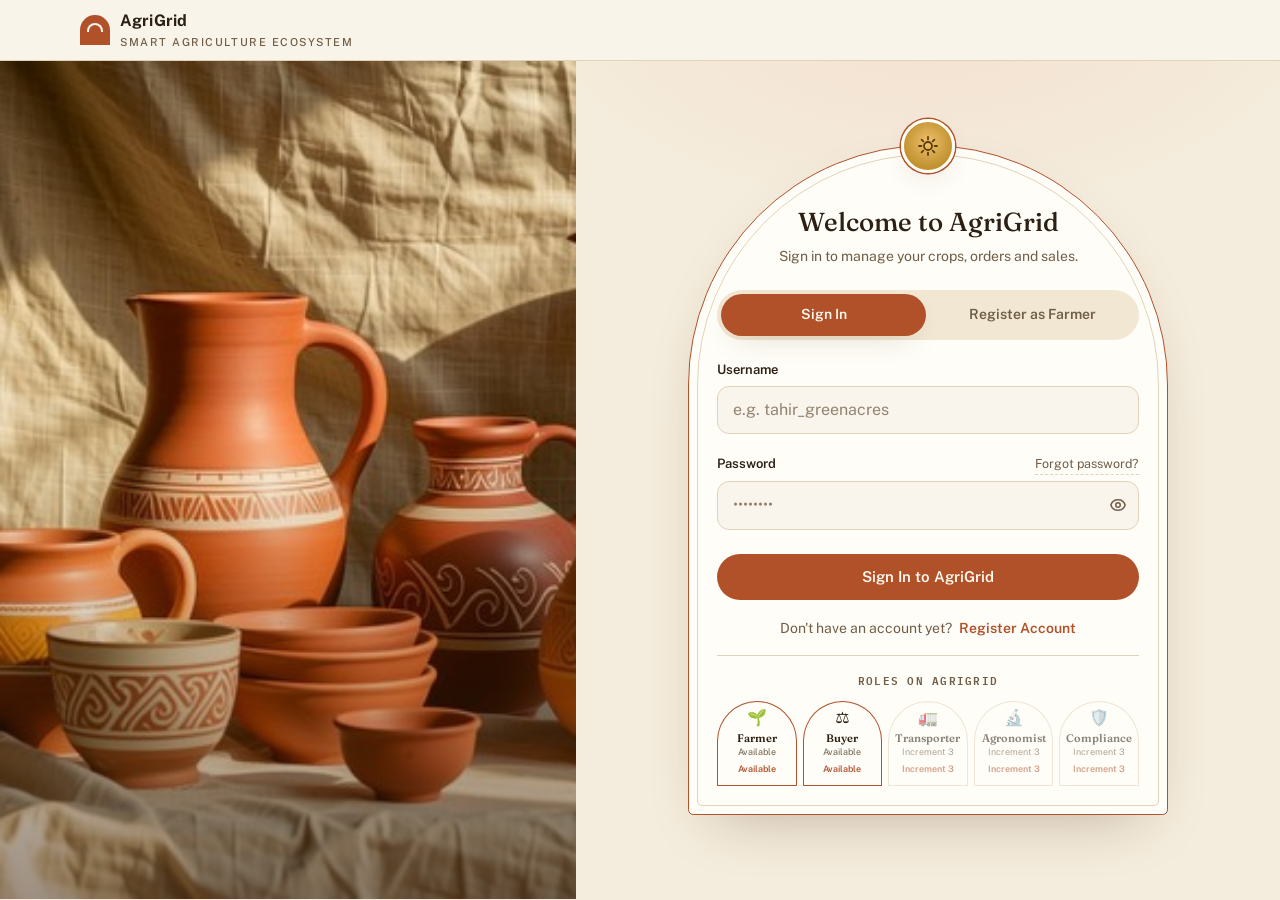
==== commit 8ea50cb9: "Code: Clean boilerplate text from UI/UX" ====
--- a/frontend/buyer_dashboard.html
+++ b/frontend/buyer_dashboard.html
@@ -1,11 +1,11 @@
-<!DOCTYPE html>
+﻿<!DOCTYPE html>
 <html lang="en">
 <head>
   <meta charset="UTF-8">
   <meta name="viewport" content="width=device-width, initial-scale=1.0, viewport-fit=cover">
   <meta name="color-scheme" content="light dark">
   <link rel="icon" href="data:,">
-  <title>AgriGrid — Wholesale Marketplace &amp; Buyer Portal</title>
+  <title>AgriGrid — Marketplace</title>
 
   <!-- Immediate Auth Guard: Redirects before render if unauthenticated -->
   <script>
@@ -30,33 +30,38 @@
     <div class="topbar-inner">
       <a href="buyer_dashboard.html" class="brand">
         <span class="brand-mark" aria-hidden="true"></span>
-        <span>AgriGrid<small>Buyer Portal · Marketplace Catalog</small></span>
+        <span>AgriGrid<small></small></span>
       </a>
 
-      <!-- Navigation links -->
+      <!-- Navigation links (Candidate links, unhidden at init based on role) -->
       <nav class="topbar-nav" aria-label="Portal Navigation">
-        <a href="buyer_dashboard.html" class="nav-link active">Marketplace</a>
-        <a href="#ordersSection" class="nav-link">Orders</a>
-        <a href="dashboard.html" class="nav-link hidden" id="farmerConsoleLink">Farmer Console</a>
+        <!-- Farmer Set (visible when farmer views marketplace in transparency mode) -->
+        <a href="dashboard.html" class="nav-link hidden" id="farmerNavConsole">Farmer Console</a>
+        <a href="farmer_orders.html" class="nav-link hidden" id="farmerNavOrders">Orders</a>
+        <a href="buyer_dashboard.html" class="nav-link active hidden" id="farmerNavMarketplace">Marketplace</a>
+
+        <!-- Buyer Set (visible to buyer sessions) -->
+        <a href="buyer_dashboard.html" class="nav-link active hidden" id="buyerNavMarketplace">Marketplace</a>
+        <a href="buyer_orders.html" class="nav-link hidden" id="buyerNavOrders">Orders</a>
       </nav>
 
       <!-- Header Identity & Session Controls -->
       <div class="header-right">
-        <!-- Virtual Escrow Wallet Pill -->
-        <div class="wallet-pill" id="headerWalletPill" title="Virtual Escrow Wallet Balance">
+        <!-- Escrow Wallet Pill -->
+        <div class="wallet-pill" id="headerWalletPill" title="Escrow Wallet Balance">
           <span class="wallet-lbl">Escrow Wallet</span>
           <span class="wallet-val" id="headerWalletBalance">Rs 500,000</span>
         </div>
 
         <div class="header-identity">
           <div class="header-farm-name" id="headerCompanyNameDisplay">Loading credentials...</div>
-          <div class="header-farm-location" id="headerLocationDisplay">Wholesale Hub · Verified</div>
-          <div class="header-username" id="headerRoleBadge">B2B Buyer</div>
+          <div class="header-farm-location" id="headerLocationDisplay"></div>
+          <div class="header-username" id="headerRoleBadge">Buyer</div>
         </div>
 
         <div class="user-avatar" id="buyerAvatar" title="Active buyer profile">B</div>
 
-        <button type="button" id="buyerLogoutBtn" class="btn-signout" title="Sign out of Agri-Grid">
+        <button type="button" id="buyerLogoutBtn" class="btn-signout" title="Sign out">
           <svg width="15" height="15" fill="none" stroke="currentColor" viewBox="0 0 24 24">
             <path stroke-linecap="round" stroke-linejoin="round" stroke-width="2" d="M17 16l4-4m0 0l-4-4m4 4H7m6 4v1a3 3 0 01-3 3H6a3 3 0 01-3-3V7a3 3 0 013-3h4a3 3 0 013 3v1"/>
           </svg>
@@ -72,8 +77,7 @@
     <!-- Section Header -->
     <div class="dash-head">
       <div>
-        <h1 class="serif">Wholesale Marketplace &amp; <em>Produce Catalog</em></h1>
-        <p>Browse verified commercial crop listings directly from authenticated farm nodes.</p>
+        <h1 class="serif">Marketplace</h1>
       </div>
     </div>
 
@@ -137,14 +141,14 @@
       <!-- Loading State -->
       <div id="catalogLoading" class="table-loading hidden">
         <div class="loading-spinner"></div>
-        <p>Fetching active marketplace listings from AgriGrid network...</p>
+        <p>Loading listings…</p>
       </div>
 
       <!-- Empty State -->
       <div id="catalogEmpty" class="empty-state hidden">
         <div class="empty-icon" aria-hidden="true">🌾</div>
         <h3 class="serif">No produce listings found.</h3>
-        <p>No active commercial listings match your selected filter criteria.</p>
+        <p>No listings match your filters.</p>
         <button type="button" id="clearFiltersBtn" class="btn small">Clear All Filters</button>
       </div>
 
@@ -169,27 +173,6 @@
 
     </section>
 
-    <!-- =========================================================================
-         ORDERS SECTION (Increment 2 Phase 3 Placeholder)
-         ========================================================================= -->
-    <section id="ordersSection" class="orders-section" aria-labelledby="ordersHeading">
-      <div class="dash-head" style="margin: 0 0 10px;">
-        <div>
-          <h2 id="ordersHeading" class="serif" style="font-size: 24px; margin: 0;">Escrow Orders &amp; <em>Procurement Ledger</em></h2>
-          <p style="margin: 4px 0 0; color: var(--ink-soft); font-size: 13px;">Manage multi-actor procurement contracts and settlement release states.</p>
-        </div>
-      </div>
-
-      <div class="orders-placeholder-card">
-        <div class="p-icon" aria-hidden="true">📦</div>
-        <h3>Orders arrive in the next increment</h3>
-        <p>
-          Automated funds locking in escrow, multi-actor delivery state machine, and transporter assignment are scheduled for Increment 2 Phase 3.
-        </p>
-        <span class="inc-pill">Increment 2 · Phase 3 Preview</span>
-      </div>
-    </section>
-
   </main>
 
   <!-- =========================================================================
@@ -200,7 +183,7 @@
       
       <!-- Modal Header -->
       <div class="modal-header">
-        <h3 id="detailModalTitle">Produce Listing Details</h3>
+        <h3 id="detailModalTitle">Listing Details</h3>
         <button type="button" id="closeDetailModalBtn" class="modal-close" title="Close dialog">
           <svg fill="none" stroke="currentColor" viewBox="0 0 24 24">
             <path stroke-linecap="round" stroke-linejoin="round" stroke-width="2" d="M6 18L18 6M6 6l12 12"/>
@@ -226,7 +209,7 @@
 
           <div class="detail-grid">
             <div class="detail-item highlight">
-              <div class="d-lbl">Commercial Asking Price</div>
+              <div class="d-lbl">Asking Price</div>
               <div class="d-val" id="modalAskingPriceVal">Rs 45.00 / kg</div>
             </div>
 
@@ -256,7 +239,7 @@
             </div>
 
             <div class="detail-item full-width">
-              <div class="d-lbl">Farm GPS Telemetry</div>
+              <div class="d-lbl">Farm Location (GPS)</div>
               <div class="d-val mono" id="modalGpsVal" style="font-size: 13px;">30.0444° N, 72.3441° E</div>
             </div>
 
@@ -268,6 +251,77 @@
             <div class="detail-item">
               <div class="d-lbl">Listing ID &amp; Created</div>
               <div class="d-val mono" id="modalListingMeta" style="font-size: 12px; color: var(--ink-soft);">#1 · 2026-10-12</div>
+            </div>
+          </div>
+
+          <!-- Checkout Section (Increment 2 Phase 3) -->
+          <div id="checkoutSection" class="checkout-section">
+            <h4 class="checkout-heading">Checkout</h4>
+            <p class="checkout-sub">The full amount is held in escrow and released to the farmer when you confirm delivery.</p>
+
+            <!-- Inline checkout error / alert banner (Rendered inline verbatim) -->
+            <div id="checkoutAlert" class="checkout-alert hidden"></div>
+
+            <form id="checkoutForm" novalidate>
+              <div class="checkout-form-grid">
+                <!-- Locked Quantity (Whole-listing invariant) -->
+                <div class="checkout-field">
+                  <label for="checkoutLockedQuantity">Quantity (full lot) <span class="lock-icon" aria-hidden="true">🔒</span></label>
+                  <input type="text" id="checkoutLockedQuantity" class="checkout-input locked" readonly disabled value="0 kg">
+                  <span class="field-hint">Whole-listing purchase only</span>
+                </div>
+
+                <!-- Destination Warehouse (Required) -->
+                <div class="checkout-field">
+                  <label for="checkoutDestination">Destination Warehouse <span class="required-star">*</span></label>
+                  <input type="text" id="checkoutDestination" class="checkout-input" placeholder="e.g. Metro Central Hub, Industrial Area, Lahore" required>
+                  <span class="field-hint">Minimum 5 characters delivery address</span>
+                </div>
+
+                <!-- Max Temperature Celsius (Required) -->
+                <div class="checkout-field">
+                  <label for="checkoutMaxTemp">Max Temperature (°C) <span class="required-star">*</span></label>
+                  <input type="number" id="checkoutMaxTemp" class="checkout-input" step="0.1" min="-25.0" max="30.0" placeholder="e.g. 6.0" required>
+                  <span class="field-hint">Between −25°C and 30°C</span>
+                </div>
+
+                <!-- Total Escrow Commitment -->
+                <div class="checkout-field">
+                  <label>Total</label>
+                  <div id="checkoutTotalCommitment" class="checkout-total-val">Rs 0</div>
+                  <span class="field-hint">Deducted from your escrow wallet</span>
+                </div>
+              </div>
+
+              <!-- Checkout Actions -->
+              <div class="checkout-actions">
+                <button type="submit" id="checkoutSubmitBtn" class="btn checkout-btn">
+                  <span id="checkoutSubmitBtnText">Place Order</span>
+                  <span id="checkoutSpinner" class="spinner hidden"></span>
+                </button>
+              </div>
+            </form>
+
+            <!-- Order Success State View (Revealed on 201) -->
+            <div id="checkoutSuccessState" class="checkout-success hidden">
+              <div class="success-icon" aria-hidden="true">✓</div>
+              <h4>Order Placed</h4>
+              <p>The amount is held in escrow until you confirm delivery.</p>
+              <div class="success-details">
+                <div class="s-row">
+                  <span class="s-lbl">Order Number:</span>
+                  <span class="s-val mono" id="successOrderNumber">ORD-2026-XXXX</span>
+                </div>
+                <div class="s-row">
+                  <span class="s-lbl">Total:</span>
+                  <span class="s-val mono" id="successOrderTotal">Rs 0</span>
+                </div>
+                <div class="s-row">
+                  <span class="s-lbl">Remaining Balance:</span>
+                  <span class="s-val mono" id="successRemainingBalance">Rs 0</span>
+                </div>
+              </div>
+              <button type="button" id="closeSuccessModalBtn" class="btn small" style="margin-top: 14px;">Done</button>
             </div>
           </div>
         </div>
--- a/frontend/css/dashboard.css
+++ b/frontend/css/dashboard.css
@@ -117,6 +117,30 @@
   color: var(--clay-deep); font-weight: 600; background: var(--clay-soft);
 }
 
+/* Topbar Wallet Pill */
+.wallet-pill {
+  display: inline-flex;
+  align-items: center;
+  gap: 8px;
+  background: var(--surface-2);
+  border: 1px solid var(--line);
+  border-radius: 999px;
+  padding: 6px 14px;
+  font-size: 12px;
+}
+.wallet-pill .wallet-lbl {
+  color: var(--ink-soft);
+  font-size: 11px;
+  text-transform: uppercase;
+  letter-spacing: 0.08em;
+  font-weight: 500;
+}
+.wallet-pill .wallet-val {
+  font-family: "IBM Plex Mono", monospace;
+  font-weight: 600;
+  color: var(--clay-deep);
+}
+
 /* Header right section */
 .header-right {
   margin-left: auto; display: flex; align-items: center; gap: 14px; flex-wrap: wrap;
@@ -156,6 +180,12 @@
 /* ── Main Content Wrap ── */
 .dash-wrap {
   max-width: 1160px; margin: 0 auto; padding: 0 20px;
+}
+@media (min-width: 1280px) {
+  .topbar-inner,
+  .dash-wrap {
+    max-width: 1320px;
+  }
 }
 
 /* ── Dashboard Head ── */
@@ -258,12 +288,12 @@
   border-radius: 16px; overflow: hidden;
 }
 .crop-table th {
-  text-align: left; font-family: "IBM Plex Mono", monospace; font-size: 11.5px;
-  letter-spacing: 0.12em; text-transform: uppercase; color: var(--ink-soft); font-weight: 500;
-  padding: 12px 16px; border-bottom: 2px solid var(--ink); background: var(--surface);
+  text-align: left; font-family: "IBM Plex Mono", monospace; font-size: 11px;
+  letter-spacing: 0.08em; text-transform: uppercase; color: var(--ink-soft); font-weight: 500;
+  padding: 10px 10px; border-bottom: 2px solid var(--ink); background: var(--surface);
 }
 .crop-table td {
-  padding: 14px 16px; border-bottom: 1px solid var(--line); vertical-align: middle;
+  padding: 12px 10px; border-bottom: 1px solid var(--line); vertical-align: middle;
 }
 .crop-table tr:last-child td { border-bottom: none; }
 
@@ -291,8 +321,26 @@
   color: var(--clay-deep);
 }
 .cell-price-na { color: var(--ink-soft); font-style: italic; font-size: 13px; }
-.cell-actions { text-align: right; padding-right: 16px; }
-.action-group { display: inline-flex; align-items: center; gap: 4px; }
+.cell-actions {
+  text-align: right;
+  padding-right: 16px;
+  position: sticky;
+  right: 0;
+  background: var(--surface);
+  z-index: 2;
+  box-shadow: -4px 0 8px rgba(0, 0, 0, 0.05);
+}
+.crop-table th.cell-actions,
+.crop-table th:last-child {
+  position: sticky;
+  right: 0;
+  background: var(--surface);
+  z-index: 3;
+  box-shadow: -4px 0 8px rgba(0, 0, 0, 0.05);
+  text-align: right;
+  padding-right: 16px;
+}
+.action-group { display: inline-flex; align-items: center; gap: 4px; white-space: nowrap; }
 .action-btn {
   background: none; border: none; padding: 6px; border-radius: 8px;
   color: var(--ink-soft); transition: all 0.15s ease; display: inline-flex;
@@ -327,7 +375,106 @@
 .status.sold { background: var(--neutral-soft); color: var(--ink-soft); }
 .status.withdrawn { background: var(--clay-soft); color: var(--clay-deep); }
 .status.ready { background: var(--gold-soft); color: #7c5a10; }
-@media (prefers-color-scheme: dark) { .status.ready { color: var(--gold); } }
+.status.escrow-funded { background: var(--gold-soft); color: #7c5a10; }
+.status.in-transit { background: var(--surface-2); color: var(--ink); border: 1px solid var(--line); }
+.status.delivered { background: var(--field-soft); color: var(--field); }
+.status.completed { background: var(--field-soft); color: var(--field); }
+.status.cancelled { background: var(--neutral-soft); color: var(--ink-soft); }
+.status.disputed { background: var(--danger-soft); color: var(--danger); }
+@media (prefers-color-scheme: dark) { 
+  .status.ready, .status.escrow-funded { color: var(--gold); } 
+}
+
+/* ── Order Filter Chips & Action Controls ── */
+.order-chips-bar {
+  display: flex;
+  align-items: center;
+  gap: 8px;
+  flex-wrap: wrap;
+  margin-top: 14px;
+}
+.chip-label {
+  font-family: "IBM Plex Mono", monospace;
+  font-size: 11.5px;
+  letter-spacing: 0.1em;
+  text-transform: uppercase;
+  color: var(--ink-soft);
+  font-weight: 600;
+  margin-right: 4px;
+}
+.chip {
+  display: inline-flex;
+  align-items: center;
+  justify-content: center;
+  border: 1.5px solid var(--line);
+  background: var(--surface);
+  color: var(--ink);
+  border-radius: 999px;
+  padding: 5px 14px;
+  font-size: 12.5px;
+  font-weight: 600;
+  cursor: pointer;
+  transition: all 0.15s ease;
+  font-family: "Public Sans", sans-serif;
+}
+.chip:hover {
+  border-color: var(--clay);
+  color: var(--clay-deep);
+  background: var(--clay-soft);
+}
+.chip.active {
+  background: var(--clay);
+  color: #fff8ec;
+  border-color: var(--clay);
+}
+.btn-order-action {
+  display: inline-flex;
+  align-items: center;
+  justify-content: center;
+  gap: 4px;
+  padding: 5px 12px;
+  border-radius: 8px;
+  font-size: 11.5px;
+  font-weight: 600;
+  border: 1px solid var(--line);
+  background: var(--surface);
+  color: var(--ink);
+  cursor: pointer;
+  transition: all 0.15s ease;
+  font-family: "Public Sans", sans-serif;
+}
+.btn-order-action:hover {
+  border-color: var(--clay);
+  color: var(--clay-deep);
+  background: var(--clay-soft);
+}
+.btn-order-action.cancel {
+  border-color: rgba(166, 50, 32, 0.3);
+  color: var(--danger);
+}
+.btn-order-action.cancel:hover {
+  background: var(--danger-soft);
+  color: var(--danger);
+  border-color: var(--danger);
+}
+.btn-order-action.dispute {
+  border-color: rgba(192, 145, 47, 0.4);
+  color: #7c5a10;
+}
+.btn-order-action.dispute:hover {
+  background: var(--gold-soft);
+  color: #7c5a10;
+  border-color: var(--gold);
+}
+.btn-order-action.confirm {
+  background: var(--field-soft);
+  color: var(--field);
+  border-color: var(--field);
+}
+.btn-order-action.confirm:hover {
+  background: var(--field);
+  color: #fff8ec;
+}
 
 /* ── Empty State ── */
 .empty-state {
@@ -546,6 +693,296 @@
 }
 .role-placeholder-card p {
   color: var(--ink-soft); font-size: 14px; margin: 0 0 24px;
+}
+
+/* ── Predictive Yield Forecast Modal & Button (Increment 2 Phase 4) ── */
+.btn-forecast {
+  display: inline-flex;
+  align-items: center;
+  gap: 5px;
+  background: var(--field-soft);
+  color: var(--field);
+  border: 1px solid var(--field);
+  border-radius: 999px;
+  padding: 4px 10px;
+  font-size: 11.5px;
+  font-weight: 600;
+  cursor: pointer;
+  white-space: nowrap;
+  transition: all 0.15s ease;
+  font-family: "Public Sans", sans-serif;
+}
+.btn-forecast:hover:not(:disabled) {
+  background: var(--field);
+  color: var(--paper);
+}
+.btn-forecast:disabled {
+  opacity: 0.6;
+  cursor: not-allowed;
+}
+
+.forecast-spinner {
+  width: 11px;
+  height: 11px;
+  border: 2px solid rgba(70, 96, 60, 0.3);
+  border-top-color: var(--field);
+  border-radius: 50%;
+  animation: spin 0.7s linear infinite;
+  display: inline-block;
+}
+
+.forecast-modal-card {
+  width: min(560px, 100%);
+}
+
+.forecast-badge-pill {
+  display: inline-flex;
+  align-items: center;
+  gap: 5px;
+  font-family: "IBM Plex Mono", monospace;
+  font-size: 10.5px;
+  font-weight: 600;
+  color: var(--clay);
+  background: var(--clay-soft);
+  padding: 3px 10px;
+  border-radius: 999px;
+  letter-spacing: 0.06em;
+  text-transform: uppercase;
+  margin-bottom: 4px;
+}
+
+.forecast-meta-sub {
+  margin: 4px 0 0;
+  color: var(--ink-soft);
+  font-size: 13px;
+}
+
+.forecast-hero-grid {
+  display: grid;
+  grid-template-columns: 1.2fr 0.8fr;
+  gap: 12px;
+  margin-bottom: 14px;
+}
+
+.forecast-hero-card {
+  background: var(--surface);
+  border: 1px solid var(--line);
+  border-radius: 14px;
+  padding: 16px;
+  display: flex;
+  flex-direction: column;
+  justify-content: space-between;
+}
+
+.forecast-hero-label {
+  font-family: "IBM Plex Mono", monospace;
+  font-size: 11px;
+  letter-spacing: 0.08em;
+  text-transform: uppercase;
+  color: var(--ink-soft);
+  font-weight: 600;
+}
+
+.forecast-hero-value {
+  font-family: "Fraunces", serif;
+  font-size: 22px;
+  font-weight: 600;
+  color: var(--ink);
+  margin: 8px 0 4px;
+  line-height: 1.25;
+}
+
+.forecast-hero-sub {
+  font-size: 11.5px;
+  color: var(--ink-soft);
+}
+
+.forecast-badge-wrap {
+  margin: 10px 0 6px;
+}
+
+.confidence-badge {
+  display: inline-flex;
+  align-items: center;
+  gap: 6px;
+  font-family: "IBM Plex Mono", monospace;
+  font-size: 12.5px;
+  font-weight: 600;
+  padding: 5px 12px;
+  border-radius: 999px;
+  letter-spacing: 0.04em;
+}
+
+.confidence-badge.conf-high {
+  background: var(--field-soft);
+  color: var(--field);
+  border: 1.5px solid var(--field);
+}
+
+.confidence-badge.conf-medium {
+  background: var(--clay-soft);
+  color: var(--clay-deep);
+  border: 1.5px solid var(--clay);
+}
+
+.confidence-badge.conf-low {
+  background: var(--danger-soft);
+  color: var(--danger);
+  border: 1.5px solid var(--danger);
+}
+
+.forecast-details-grid {
+  display: grid;
+  grid-template-columns: 1fr 1fr;
+  gap: 12px;
+  margin-bottom: 14px;
+}
+
+.forecast-detail-item {
+  background: var(--surface-2);
+  border: 1px solid var(--line);
+  border-radius: 12px;
+  padding: 12px 14px;
+  display: flex;
+  flex-direction: column;
+  gap: 4px;
+}
+
+.f-lbl {
+  font-family: "IBM Plex Mono", monospace;
+  font-size: 10.5px;
+  letter-spacing: 0.08em;
+  text-transform: uppercase;
+  color: var(--ink-soft);
+  font-weight: 600;
+}
+
+.f-val {
+  font-size: 15px;
+  font-weight: 600;
+  color: var(--ink);
+}
+
+.forecast-advisory-block {
+  background: var(--surface);
+  border: 1.5px solid var(--line);
+  border-left: 4px solid var(--clay);
+  border-radius: 12px;
+  padding: 14px 16px;
+  margin-bottom: 16px;
+}
+
+.advisory-header {
+  display: flex;
+  align-items: center;
+  gap: 8px;
+  margin-bottom: 6px;
+}
+
+.advisory-icon {
+  font-size: 16px;
+  line-height: 1;
+}
+
+.advisory-title {
+  font-family: "IBM Plex Mono", monospace;
+  font-size: 11.5px;
+  letter-spacing: 0.08em;
+  text-transform: uppercase;
+  color: var(--clay);
+  font-weight: 600;
+}
+
+.advisory-body {
+  margin: 0;
+  font-size: 13.5px;
+  line-height: 1.5;
+  color: var(--ink);
+}
+
+.forecast-telemetry-section {
+  background: var(--surface-2);
+  border: 1px solid var(--line);
+  border-radius: 14px;
+  padding: 16px;
+}
+
+.telemetry-section-head {
+  display: flex;
+  align-items: center;
+  justify-content: space-between;
+  margin-bottom: 12px;
+}
+
+.telemetry-section-title {
+  font-family: "IBM Plex Mono", monospace;
+  font-size: 11px;
+  letter-spacing: 0.08em;
+  text-transform: uppercase;
+  color: var(--ink-soft);
+  font-weight: 600;
+}
+
+.telemetry-gps-tag {
+  font-size: 11px;
+  color: var(--ink-soft);
+  background: var(--surface);
+  padding: 2px 8px;
+  border-radius: 6px;
+  border: 1px solid var(--line);
+}
+
+.telemetry-grid {
+  display: grid;
+  grid-template-columns: repeat(2, 1fr);
+  gap: 10px;
+}
+
+.telemetry-card {
+  background: var(--surface);
+  border: 1px solid var(--line);
+  border-radius: 10px;
+  padding: 10px 12px;
+  display: flex;
+  flex-direction: column;
+  gap: 4px;
+}
+
+.telemetry-label {
+  font-size: 11px;
+  color: var(--ink-soft);
+  font-weight: 500;
+}
+
+.telemetry-value {
+  font-family: "IBM Plex Mono", monospace;
+  font-size: 14px;
+  font-weight: 600;
+  color: var(--ink);
+}
+
+.telemetry-source {
+  font-size: 9.5px;
+  font-family: "IBM Plex Mono", monospace;
+  color: var(--clay);
+  background: var(--clay-soft);
+  padding: 1px 6px;
+  border-radius: 4px;
+  align-self: flex-start;
+  margin-top: 2px;
+  letter-spacing: 0.04em;
+}
+
+.telemetry-unavailable {
+  grid-column: 1 / -1;
+  text-align: center;
+  padding: 16px;
+  font-size: 13px;
+  font-style: italic;
+  color: var(--ink-soft);
+  background: var(--surface);
+  border: 1px dashed var(--line);
+  border-radius: 10px;
 }
 
 /* ═══════════════ Responsive ═══════════════ */
--- a/frontend/css/buyer.css
+++ b/frontend/css/buyer.css
@@ -261,53 +261,278 @@
   color: var(--clay-deep);
 }
 
-/* ── Orders Section (Disabled / Increment 3 Placeholder) ── */
+/* ── Orders Section ── */
 .orders-section {
   margin-top: 48px;
   padding-top: 32px;
   border-top: 1px solid var(--line);
 }
-.orders-placeholder-card {
+
+/* ── Order Filter Chips & Action Controls ── */
+.order-chips-bar {
+  display: flex;
+  align-items: center;
+  gap: 8px;
+  flex-wrap: wrap;
+  margin-top: 14px;
+}
+.chip-label {
+  font-family: "IBM Plex Mono", monospace;
+  font-size: 11.5px;
+  letter-spacing: 0.1em;
+  text-transform: uppercase;
+  color: var(--ink-soft);
+  font-weight: 600;
+  margin-right: 4px;
+}
+.chip {
+  display: inline-flex;
+  align-items: center;
+  justify-content: center;
+  border: 1.5px solid var(--line);
   background: var(--surface);
-  border: 2px dashed var(--line);
-  border-radius: 20px;
-  padding: 36px 24px;
+  color: var(--ink);
+  border-radius: 999px;
+  padding: 5px 14px;
+  font-size: 12.5px;
+  font-weight: 600;
+  cursor: pointer;
+  transition: all 0.15s ease;
+  font-family: "Public Sans", sans-serif;
+}
+.chip:hover {
+  border-color: var(--clay);
+  color: var(--clay-deep);
+  background: var(--clay-soft);
+}
+.chip.active {
+  background: var(--clay);
+  color: #fff8ec;
+  border-color: var(--clay);
+}
+.btn-order-action {
+  display: inline-flex;
+  align-items: center;
+  justify-content: center;
+  gap: 4px;
+  padding: 5px 9px;
+  border-radius: 8px;
+  font-size: 11.5px;
+  font-weight: 600;
+  border: 1px solid var(--line);
+  background: var(--surface);
+  color: var(--ink);
+  cursor: pointer;
+  transition: all 0.15s ease;
+  font-family: "Public Sans", sans-serif;
+  white-space: nowrap;
+}
+.btn-order-action:hover {
+  border-color: var(--clay);
+  color: var(--clay-deep);
+  background: var(--clay-soft);
+}
+.btn-order-action.cancel {
+  border-color: rgba(166, 50, 32, 0.3);
+  color: var(--danger);
+}
+.btn-order-action.cancel:hover {
+  background: var(--danger-soft);
+  color: var(--danger);
+  border-color: var(--danger);
+}
+.btn-order-action.dispute {
+  border-color: rgba(192, 145, 47, 0.4);
+  color: #7c5a10;
+}
+.btn-order-action.dispute:hover {
+  background: var(--gold-soft);
+  color: #7c5a10;
+  border-color: var(--gold);
+}
+.btn-order-action.confirm {
+  background: var(--field-soft);
+  color: var(--field);
+  border-color: var(--field);
+}
+.btn-order-action.confirm:hover {
+  background: var(--field);
+  color: #fff8ec;
+}
+
+/* ── Checkout Section (Inside Listing Detail Modal) ── */
+.checkout-section {
+  margin-top: 20px;
+  padding-top: 18px;
+  border-top: 1px solid var(--line);
+}
+.checkout-heading {
+  font-family: "Fraunces", serif;
+  font-size: 18px;
+  font-weight: 600;
+  margin: 0 0 4px;
+  color: var(--ink);
+}
+.checkout-sub {
+  font-size: 12.5px;
+  color: var(--ink-soft);
+  margin: 0 0 16px;
+}
+.checkout-alert {
+  padding: 12px 14px;
+  border-radius: 10px;
+  font-size: 13.5px;
+  font-weight: 500;
+  margin-bottom: 14px;
+}
+.checkout-alert.error {
+  background: var(--danger-soft);
+  border: 1px solid var(--danger);
+  color: var(--danger);
+}
+.checkout-alert.success {
+  background: var(--field-soft);
+  border: 1px solid var(--field);
+  color: var(--field);
+}
+.checkout-form-grid {
+  display: grid;
+  grid-template-columns: 1fr 1fr;
+  gap: 14px;
+  margin-bottom: 16px;
+}
+.checkout-field {
+  display: flex;
+  flex-direction: column;
+  gap: 5px;
+}
+.checkout-field label {
+  font-size: 11.5px;
+  font-weight: 600;
+  color: var(--ink-soft);
+  text-transform: uppercase;
+  letter-spacing: 0.06em;
+  display: flex;
+  align-items: center;
+  gap: 4px;
+}
+.checkout-field .required-star {
+  color: var(--clay);
+}
+.checkout-input {
+  min-height: 40px;
+  padding: 8px 12px;
+  border: 1.5px solid var(--line);
+  border-radius: 10px;
+  background: var(--paper);
+  color: var(--ink);
+  font-size: 13.5px;
+  font-family: "Public Sans", sans-serif;
+  transition: border-color 0.15s ease, box-shadow 0.15s ease;
+}
+.checkout-input:focus {
+  border-color: var(--clay);
+  outline: none;
+  box-shadow: 0 0 0 3px var(--clay-soft);
+}
+.checkout-input.locked {
+  background: var(--surface-2);
+  color: var(--ink-soft);
+  cursor: not-allowed;
+  border-style: dashed;
+  font-family: "IBM Plex Mono", monospace;
+  font-weight: 600;
+}
+.field-hint {
+  font-size: 11px;
+  color: var(--ink-soft);
+}
+.checkout-total-val {
+  font-family: "IBM Plex Mono", monospace;
+  font-size: 18px;
+  font-weight: 700;
+  color: var(--clay-deep);
+  padding: 6px 0;
+}
+.checkout-actions {
+  display: flex;
+  justify-content: flex-end;
+  margin-top: 10px;
+}
+.checkout-btn {
+  min-height: 44px;
+  padding: 10px 24px;
+  font-size: 14.5px;
+  font-weight: 600;
+  width: 100%;
+}
+.checkout-success {
+  background: var(--surface-2);
+  border: 1.5px solid var(--field);
+  border-radius: 14px;
+  padding: 24px;
   text-align: center;
-  margin-top: 16px;
-  opacity: 0.9;
-}
-.orders-placeholder-card .p-icon {
-  font-size: 36px;
-  margin-bottom: 12px;
-  opacity: 0.8;
-}
-.orders-placeholder-card h3 {
+  margin-top: 10px;
+}
+.checkout-success .success-icon {
+  width: 44px;
+  height: 44px;
+  border-radius: 50%;
+  background: var(--field-soft);
+  color: var(--field);
+  display: grid;
+  place-items: center;
+  font-size: 20px;
+  font-weight: 700;
+  margin: 0 auto 12px;
+}
+.checkout-success h4 {
   font-family: "Fraunces", serif;
   font-size: 20px;
   font-weight: 600;
-  margin: 0 0 8px;
-  color: var(--ink);
-}
-.orders-placeholder-card p {
-  font-size: 14px;
-  color: var(--ink-soft);
-  max-width: 520px;
-  margin: 0 auto 16px;
-  line-height: 1.5;
-}
-.orders-placeholder-card .inc-pill {
-  display: inline-flex;
-  align-items: center;
-  gap: 6px;
-  font-family: "IBM Plex Mono", monospace;
-  font-size: 11px;
-  font-weight: 600;
-  background: var(--surface-2);
-  color: var(--ink-soft);
+  color: var(--ink);
+  margin: 0 0 4px;
+}
+.checkout-success p {
+  font-size: 13.5px;
+  color: var(--ink-soft);
+  margin: 0 0 16px;
+}
+.success-details {
+  background: var(--surface);
   border: 1px solid var(--line);
-  padding: 4px 12px;
-  border-radius: 999px;
-  letter-spacing: 0.06em;
+  border-radius: 10px;
+  padding: 14px 18px;
+  display: flex;
+  flex-direction: column;
+  gap: 8px;
+  text-align: left;
+  max-width: 420px;
+  margin: 0 auto;
+}
+.s-row {
+  display: flex;
+  justify-content: space-between;
+  align-items: baseline;
+  font-size: 13px;
+}
+.s-lbl {
+  color: var(--ink-soft);
+}
+.s-val {
+  font-weight: 600;
+  color: var(--ink);
+}
+
+/* Status variants */
+.status.escrow-funded { background: var(--gold-soft); color: #7c5a10; }
+.status.in-transit { background: var(--surface-2); color: var(--ink); border: 1px solid var(--line); }
+.status.delivered { background: var(--field-soft); color: var(--field); }
+.status.completed { background: var(--field-soft); color: var(--field); }
+.status.cancelled { background: var(--neutral-soft); color: var(--ink-soft); }
+.status.disputed { background: var(--danger-soft); color: var(--danger); }
+@media (prefers-color-scheme: dark) { 
+  .status.ready, .status.escrow-funded { color: var(--gold); } 
 }
 
 /* Responsive collapse */
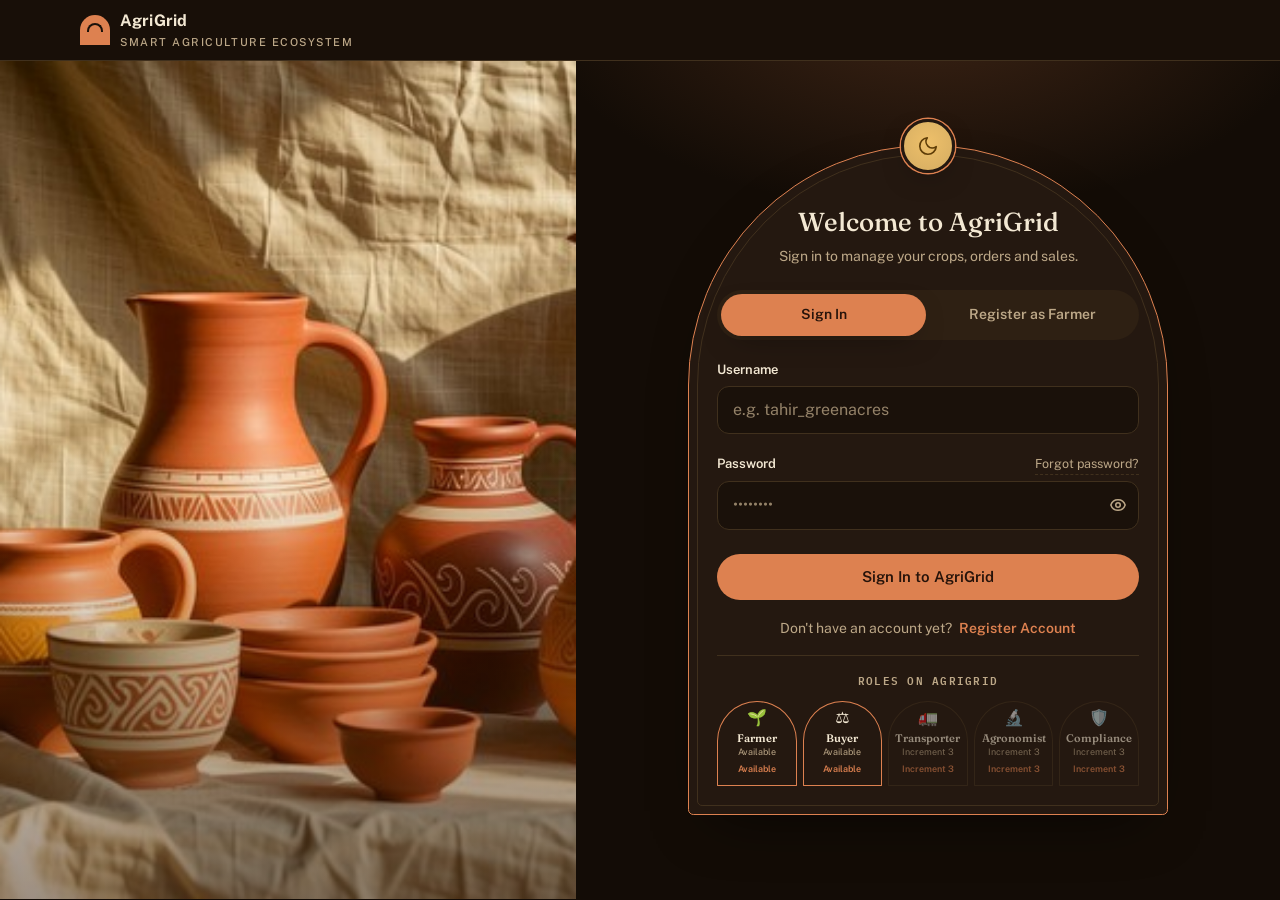
==== commit 25310308: "Code: Add Dark and Light modes functionality and toggle button" ====
--- a/frontend/buyer_dashboard.html
+++ b/frontend/buyer_dashboard.html
@@ -19,6 +19,9 @@
   <link rel="preconnect" href="https://fonts.gstatic.com" crossorigin>
   <link href="https://fonts.googleapis.com/css2?family=Fraunces:ital,opsz,wght@0,9..144,400;0,9..144,500;0,9..144,600;1,9..144,400;1,9..144,500&family=Public+Sans:wght@400;500;600;700&family=IBM+Plex+Mono:wght@400;500;600&display=swap" rel="stylesheet">
 
+  <!-- Anti-flash Theme Snippet (PD-T2) -->
+  <script>try{var t=localStorage.getItem('agrigrid_theme');if(t)document.documentElement.setAttribute('data-theme',t);}catch(e){}</script>
+
   <!-- Hybrid Design Token Stylesheets -->
   <link rel="stylesheet" href="css/dashboard.css">
   <link rel="stylesheet" href="css/buyer.css">
@@ -60,6 +63,17 @@
         </div>
 
         <div class="user-avatar" id="buyerAvatar" title="Active buyer profile">B</div>
+
+        <!-- Keystone Theme Dial (PD-T3) -->
+        <button type="button" class="medallion medallion-compact" id="themeToggle" aria-label="Switch to light mode" title="Switch to light mode">
+          <svg class="face-sun" width="18" height="18" viewBox="0 0 24 24" fill="none" stroke="currentColor" stroke-width="1.8" stroke-linecap="round">
+            <circle cx="12" cy="12" r="4"/>
+            <path d="M12 3v2.4M12 18.6V21M3 12h2.4M18.6 12H21M5.6 5.6l1.7 1.7M16.7 16.7l1.7 1.7M18.4 5.6l-1.7 1.7M7.3 16.7l-1.7 1.7"/>
+          </svg>
+          <svg class="face-moon" width="16" height="16" viewBox="0 0 24 24" fill="none" stroke="currentColor" stroke-width="1.8" stroke-linecap="round" stroke-linejoin="round">
+            <path d="M21 12.79A9 9 0 1 1 11.21 3 7 7 0 0 0 21 12.79z"/>
+          </svg>
+        </button>
 
         <button type="button" id="buyerLogoutBtn" class="btn-signout" title="Sign out">
           <svg width="15" height="15" fill="none" stroke="currentColor" viewBox="0 0 24 24">
@@ -333,6 +347,9 @@
   <!-- Notification Toast Container -->
   <div id="toastContainer" class="toast-container" aria-live="polite"></div>
 
+  <!-- Theme Controller (PD-T4) -->
+  <script src="js/theme.js"></script>
+
   <!-- Vanilla JavaScript Buyer & Marketplace Controller -->
   <script src="js/buyer.js"></script>
 </body>
--- a/frontend/css/dashboard.css
+++ b/frontend/css/dashboard.css
@@ -51,7 +51,120 @@
   }
 }
 
-/* ── Reset & Base ── */
+/* ── Theme Mechanism (PD-T1 / PD-T2 / PD-T6) ── */
+/* Default theme: Dark (product home look, always active unless data-theme="light") */
+:root:not([data-theme="light"]),
+[data-theme="dark"] {
+  --paper: #1a110a;
+  --bg: #130c06;
+  --surface: #241810;
+  --surface-2: #2e2013;
+  --ink: #f3e8d3;
+  --ink-soft: #bda888;
+  --line: #40301d;
+  --clay: #dd8150;
+  --clay-deep: #eda26e;
+  --clay-soft: #3d2415;
+  --field: #a4c48d;
+  --field-soft: #27341e;
+  --gold: #dcb264;
+  --gold-soft: #3a2f16;
+  --neutral-soft: #332619;
+  --shadow: 0 24px 60px -28px rgba(0, 0, 0, 0.7);
+  --shadow-sm: 0 10px 30px -14px rgba(0, 0, 0, 0.6);
+  --danger: #e06050;
+  --danger-soft: #3d1a14;
+}
+
+/* Light Mode Palette (warm paper, clay, and ink) */
+[data-theme="light"] {
+  --paper: #faf5ec;
+  --bg: #f4ecdc;
+  --surface: #fffdf7;
+  --surface-2: #f1e7d2;
+  --ink: #2c2015;
+  --ink-soft: #6f5d47;
+  --line: #e2d3b8;
+  --clay: #b0512a;
+  --clay-deep: #8a3b1c;
+  --clay-soft: #f4e0d0;
+  --field: #46603c;
+  --field-soft: #e3ead6;
+  --gold: #c0912f;
+  --gold-soft: #f4e7c6;
+  --neutral-soft: #eae2d2;
+  --shadow: 0 18px 45px -20px rgba(74, 44, 18, 0.22);
+  --shadow-sm: 0 6px 18px -8px rgba(74, 44, 18, 0.16);
+  --danger: #a63220;
+  --danger-soft: #fce8e4;
+}
+
+/* Motion transition for smooth palette changes (PD-T7) */
+body, .topbar, .dash-head, .metric-card, .table-card, .modal-card, .btn, .chip, .page-btn, .wallet-pill, input, select, textarea {
+  transition: background-color .3s ease, color .3s ease, border-color .3s ease, box-shadow .3s ease;
+}
+
+/* Keystone Theme Dial (PD-T3) */
+.medallion {
+  position: relative;
+  width: 38px; height: 38px; min-height: 38px; border-radius: 50%;
+  background: radial-gradient(circle at 35% 35%, #fbe9a9, #dcb264 65%, #9e6f21 100%);
+  border: 2px solid var(--surface);
+  box-shadow: 0 0 0 1.5px var(--clay), var(--shadow-sm);
+  display: grid; place-items: center; color: #5d3c07;
+  cursor: pointer; padding: 0; outline: none; z-index: 10;
+  flex-shrink: 0;
+  transition: transform 0.2s ease, box-shadow 0.2s ease, border-color 0.3s ease;
+}
+.medallion:hover {
+  transform: scale(1.08);
+  box-shadow: 0 0 0 2px var(--clay), var(--shadow);
+}
+.medallion:focus-visible {
+  outline: 2px solid var(--clay);
+  outline-offset: 3px;
+}
+.medallion-compact {
+  position: relative; top: auto; left: auto;
+  width: 38px; height: 38px; min-height: 38px;
+}
+
+/* Medallion dial faces (Sun / Moon) */
+.medallion .face-sun,
+.medallion .face-moon {
+  grid-area: 1 / 1;
+  transition: transform 0.45s cubic-bezier(0.4, 0, 0.2, 1), opacity 0.35s ease;
+  pointer-events: none;
+}
+
+/* Default / Dark Mode */
+:root:not([data-theme="light"]) .medallion .face-sun,
+[data-theme="dark"] .medallion .face-sun {
+  opacity: 0;
+  transform: rotate(-90deg) scale(0.5);
+}
+:root:not([data-theme="light"]) .medallion .face-moon,
+[data-theme="dark"] .medallion .face-moon {
+  opacity: 1;
+  transform: rotate(0deg) scale(1);
+}
+
+/* Light Mode */
+[data-theme="light"] .medallion .face-sun {
+  opacity: 1;
+  transform: rotate(0deg) scale(1);
+}
+[data-theme="light"] .medallion .face-moon {
+  opacity: 0;
+  transform: rotate(90deg) scale(0.5);
+}
+
+@media (prefers-reduced-motion: reduce) {
+  body, .topbar, .dash-head, .metric-card, .table-card, .modal-card, .btn, .chip, .page-btn, .wallet-pill, input, select, textarea,
+  .medallion, .medallion .face-sun, .medallion .face-moon {
+    transition: none !important;
+  }
+}
 *, *::before, *::after { box-sizing: border-box; }
 html { scroll-behavior: smooth; }
 body {
@@ -167,6 +280,9 @@
   flex-shrink: 0;
 }
 @media (prefers-color-scheme: dark) { .user-avatar { color: #26130a; } }
+:root:not([data-theme="light"]) .user-avatar,
+[data-theme="dark"] .user-avatar { color: #26130a; }
+[data-theme="light"] .user-avatar { color: #fff8ec; }
 
 /* Sign Out button */
 .btn-signout {
@@ -269,6 +385,12 @@
 .btn:hover { background: var(--clay-deep); transform: translateY(-1px); }
 .btn:disabled { opacity: 0.6; cursor: not-allowed; transform: none; }
 @media (prefers-color-scheme: dark) { .btn { color: #26130a; } .btn:hover { color: #26130a; } }
+:root:not([data-theme="light"]) .btn,
+:root:not([data-theme="light"]) .btn:hover,
+[data-theme="dark"] .btn,
+[data-theme="dark"] .btn:hover { color: #26130a; }
+[data-theme="light"] .btn,
+[data-theme="light"] .btn:hover { color: #fff8ec; }
 
 .btn.small { min-height: 40px; padding: 8px 18px; font-size: 14px; }
 .btn.ghost {
@@ -384,6 +506,12 @@
 @media (prefers-color-scheme: dark) { 
   .status.ready, .status.escrow-funded { color: var(--gold); } 
 }
+:root:not([data-theme="light"]) .status.ready,
+:root:not([data-theme="light"]) .status.escrow-funded,
+[data-theme="dark"] .status.ready,
+[data-theme="dark"] .status.escrow-funded { color: var(--gold); }
+[data-theme="light"] .status.ready,
+[data-theme="light"] .status.escrow-funded { color: #7c5a10; }
 
 /* ── Order Filter Chips & Action Controls ── */
 .order-chips-bar {
@@ -427,6 +555,9 @@
   color: #fff8ec;
   border-color: var(--clay);
 }
+:root:not([data-theme="light"]) .chip.active,
+[data-theme="dark"] .chip.active { color: #26130a; }
+[data-theme="light"] .chip.active { color: #fff8ec; }
 .btn-order-action {
   display: inline-flex;
   align-items: center;
@@ -466,6 +597,12 @@
   color: #7c5a10;
   border-color: var(--gold);
 }
+:root:not([data-theme="light"]) .btn-order-action.dispute,
+:root:not([data-theme="light"]) .btn-order-action.dispute:hover,
+[data-theme="dark"] .btn-order-action.dispute,
+[data-theme="dark"] .btn-order-action.dispute:hover { color: var(--gold); border-color: var(--gold-soft); }
+[data-theme="light"] .btn-order-action.dispute,
+[data-theme="light"] .btn-order-action.dispute:hover { color: #7c5a10; border-color: rgba(192, 145, 47, 0.4); }
 .btn-order-action.confirm {
   background: var(--field-soft);
   color: var(--field);
@@ -475,6 +612,9 @@
   background: var(--field);
   color: #fff8ec;
 }
+:root:not([data-theme="light"]) .btn-order-action.confirm:hover,
+[data-theme="dark"] .btn-order-action.confirm:hover { color: #26130a; }
+[data-theme="light"] .btn-order-action.confirm:hover { color: #fff8ec; }
 
 /* ── Empty State ── */
 .empty-state {
@@ -543,6 +683,9 @@
 @media (prefers-color-scheme: dark) {
   .modal-overlay { background: rgba(0, 0, 0, 0.65); }
 }
+:root:not([data-theme="light"]) .modal-overlay,
+[data-theme="dark"] .modal-overlay { background: rgba(0, 0, 0, 0.65); }
+[data-theme="light"] .modal-overlay { background: rgba(44, 32, 21, 0.55); }
 
 .modal-card {
   background: var(--paper); border: 1px solid var(--line);
@@ -1014,3 +1157,25 @@
   html { scroll-behavior: auto; }
   *, *::before, *::after { transition: none !important; animation: none !important; }
 }
+
+/* ── Crop Modal Field Location Picker (PD-M3) ── */
+#cropLocationMap {
+  height: 300px;
+  width: 100%;
+  border-radius: var(--radius-sm, 8px);
+  border: 1px solid var(--line);
+  margin-bottom: 4px;
+}
+
+#useMyLocationBtn {
+  font-size: 12px;
+  padding: 6px 14px;
+  min-height: 32px;
+}
+
+#locationPickerStatus {
+  font-size: 11.5px;
+  color: var(--clay);
+  line-height: 1.3;
+}
+
--- a/frontend/css/buyer.css
+++ b/frontend/css/buyer.css
@@ -221,6 +221,9 @@
   background: var(--clay);
   color: #fff8ec;
 }
+:root:not([data-theme="light"]) .btn-view-detail:hover,
+[data-theme="dark"] .btn-view-detail:hover { color: #26130a; }
+[data-theme="light"] .btn-view-detail:hover { color: #fff8ec; }
 
 /* ── Listing Detail Modal Grid ── */
 .detail-grid {
@@ -310,6 +313,9 @@
   color: #fff8ec;
   border-color: var(--clay);
 }
+:root:not([data-theme="light"]) .chip.active,
+[data-theme="dark"] .chip.active { color: #26130a; }
+[data-theme="light"] .chip.active { color: #fff8ec; }
 .btn-order-action {
   display: inline-flex;
   align-items: center;
@@ -350,6 +356,12 @@
   color: #7c5a10;
   border-color: var(--gold);
 }
+:root:not([data-theme="light"]) .btn-order-action.dispute,
+:root:not([data-theme="light"]) .btn-order-action.dispute:hover,
+[data-theme="dark"] .btn-order-action.dispute,
+[data-theme="dark"] .btn-order-action.dispute:hover { color: var(--gold); border-color: var(--gold-soft); }
+[data-theme="light"] .btn-order-action.dispute,
+[data-theme="light"] .btn-order-action.dispute:hover { color: #7c5a10; border-color: rgba(192, 145, 47, 0.4); }
 .btn-order-action.confirm {
   background: var(--field-soft);
   color: var(--field);
@@ -359,6 +371,9 @@
   background: var(--field);
   color: #fff8ec;
 }
+:root:not([data-theme="light"]) .btn-order-action.confirm:hover,
+[data-theme="dark"] .btn-order-action.confirm:hover { color: #26130a; }
+[data-theme="light"] .btn-order-action.confirm:hover { color: #fff8ec; }
 
 /* ── Checkout Section (Inside Listing Detail Modal) ── */
 .checkout-section {
@@ -534,6 +549,12 @@
 @media (prefers-color-scheme: dark) { 
   .status.ready, .status.escrow-funded { color: var(--gold); } 
 }
+:root:not([data-theme="light"]) .status.ready,
+:root:not([data-theme="light"]) .status.escrow-funded,
+[data-theme="dark"] .status.ready,
+[data-theme="dark"] .status.escrow-funded { color: var(--gold); }
+[data-theme="light"] .status.ready,
+[data-theme="light"] .status.escrow-funded { color: #7c5a10; }
 
 /* Responsive collapse */
 @media (max-width: 768px) {
@@ -552,3 +573,12 @@
     grid-template-columns: 1fr;
   }
 }
+
+.card, .detail-grid, .checkout-section {
+  transition: background-color .3s ease, color .3s ease, border-color .3s ease, box-shadow .3s ease;
+}
+@media (prefers-reduced-motion: reduce) {
+  .card, .detail-grid, .checkout-section {
+    transition: none !important;
+  }
+}
